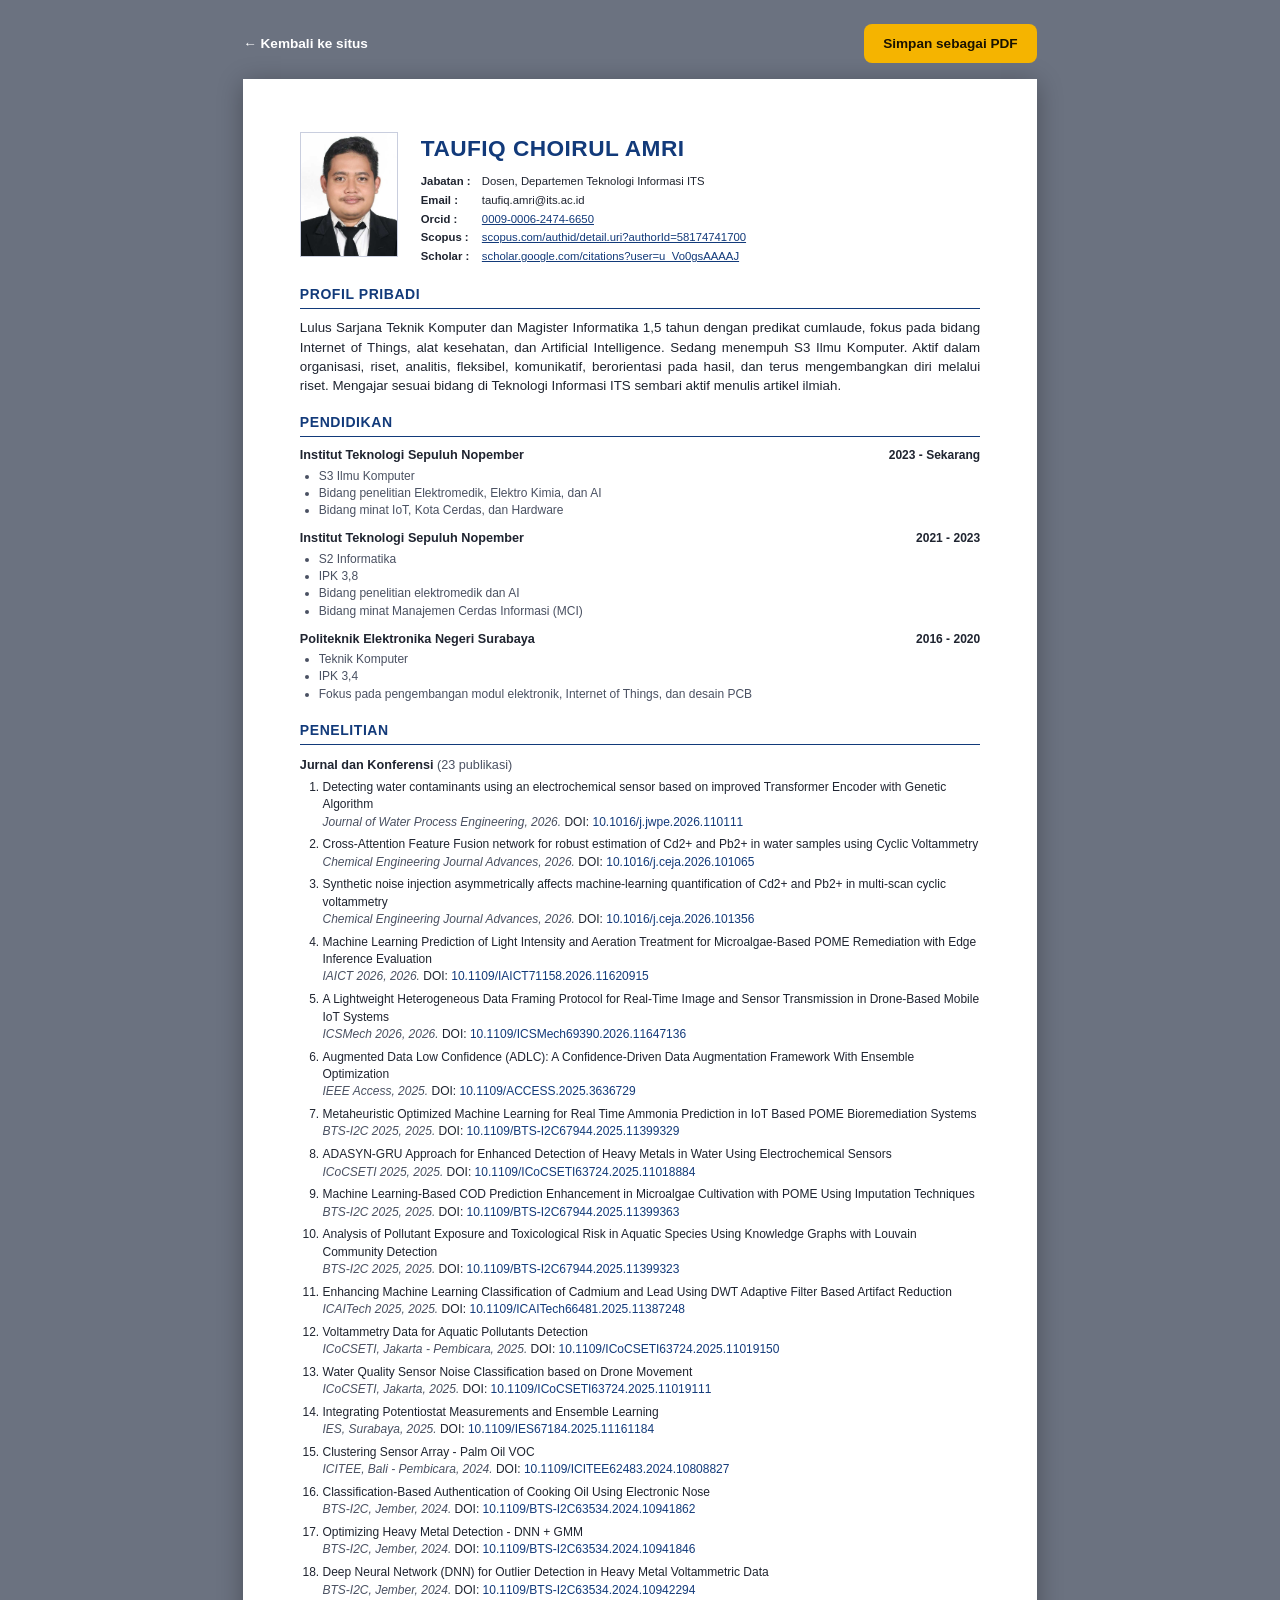
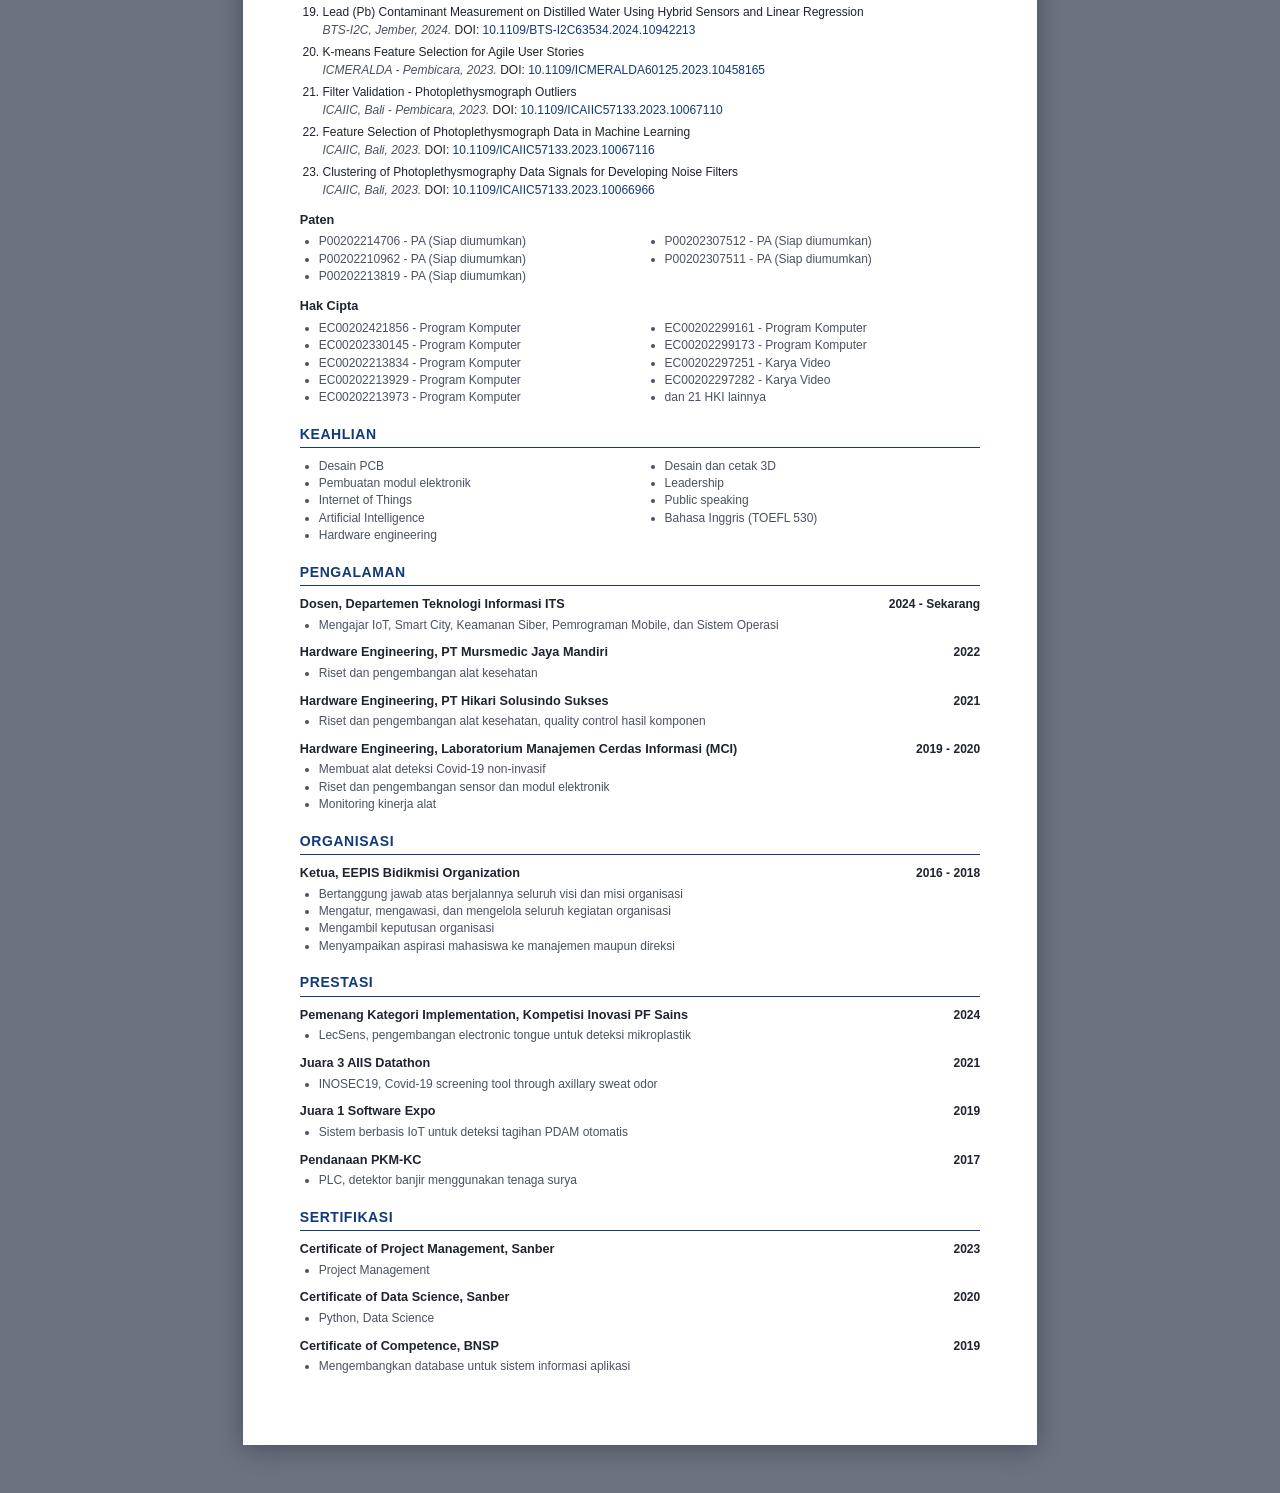
==== cv.html @ 3e8a4101 "Tambah halaman CV siap cetak dan tombol unduhnya Tata letaknya mengikuti desain CV Canva milik pengg" ====
<!DOCTYPE html>
<html lang="id">
<head>
<meta charset="UTF-8">
<meta name="viewport" content="width=device-width, initial-scale=1.0">
<title>CV - Taufiq Choirul Amri</title>
<link rel="icon" type="image/svg+xml" href="favicon.svg">
<link rel="stylesheet" href="cv.css">
</head>
<body>

<div class="toolbar">
  <a href="index.html" class="toolbar-back">&larr; Kembali ke situs</a>
  <button type="button" id="btn-print" class="toolbar-print">Simpan sebagai PDF</button>
</div>

<div class="sheet">

  <header class="cv-head">
    <img src="profil.jpg" alt="Foto Taufiq Choirul Amri" class="cv-photo">
    <div class="cv-head-text">
      <h1>Taufiq Choirul Amri</h1>
      <table class="cv-contact">
        <tr><th>Jabatan</th><td>Dosen, Departemen Teknologi Informasi ITS</td></tr>
        <tr><th>Email</th><td>taufiq.amri@its.ac.id</td></tr>
        <tr><th>Orcid</th><td><a href="https://orcid.org/0009-0006-2474-6650">0009-0006-2474-6650</a></td></tr>
        <tr><th>Scopus</th><td><a href="https://www.scopus.com/authid/detail.uri?authorId=58174741700">scopus.com/authid/detail.uri?authorId=58174741700</a></td></tr>
        <tr><th>Scholar</th><td><a href="https://scholar.google.com/citations?user=u_Vo0gsAAAAJ&hl=id&oi=ao">scholar.google.com/citations?user=u_Vo0gsAAAAJ</a></td></tr>
      </table>
    </div>
  </header>

  <section class="cv-section">
    <h2>Profil Pribadi</h2>
    <p class="cv-lead">Lulus Sarjana Teknik Komputer dan Magister Informatika 1,5 tahun dengan predikat cumlaude, fokus pada bidang Internet of Things, alat kesehatan, dan Artificial Intelligence. Sedang menempuh S3 Ilmu Komputer. Aktif dalam organisasi, riset, analitis, fleksibel, komunikatif, berorientasi pada hasil, dan terus mengembangkan diri melalui riset. Mengajar sesuai bidang di Teknologi Informasi ITS sembari aktif menulis artikel ilmiah.</p>
  </section>

  <section class="cv-section">
    <h2>Pendidikan</h2>

    <div class="cv-entry">
      <div class="cv-entry-head">
        <h3>Institut Teknologi Sepuluh Nopember</h3>
        <span class="cv-when">2023 - Sekarang</span>
      </div>
      <ul>
        <li>S3 Ilmu Komputer</li>
        <li>Bidang penelitian Elektromedik, Elektro Kimia, dan AI</li>
        <li>Bidang minat IoT, Kota Cerdas, dan Hardware</li>
      </ul>
    </div>

    <div class="cv-entry">
      <div class="cv-entry-head">
        <h3>Institut Teknologi Sepuluh Nopember</h3>
        <span class="cv-when">2021 - 2023</span>
      </div>
      <ul>
        <li>S2 Informatika</li>
        <li>IPK 3,8</li>
        <li>Bidang penelitian elektromedik dan AI</li>
        <li>Bidang minat Manajemen Cerdas Informasi (MCI)</li>
      </ul>
    </div>

    <div class="cv-entry">
      <div class="cv-entry-head">
        <h3>Politeknik Elektronika Negeri Surabaya</h3>
        <span class="cv-when">2016 - 2020</span>
      </div>
      <ul>
        <li>Teknik Komputer</li>
        <li>IPK 3,4</li>
        <li>Fokus pada pengembangan modul elektronik, Internet of Things, dan desain PCB</li>
      </ul>
    </div>
  </section>

  <section class="cv-section">
    <h2>Penelitian</h2>

    <h3 class="cv-subhead">Jurnal dan Konferensi <span class="cv-count" id="cv-pub-count"></span></h3>
    <ol class="cv-pub" id="cv-pub-list">
      <li class="cv-loading">Memuat data publikasi&hellip;</li>
    </ol>

    <h3 class="cv-subhead">Paten</h3>
    <ul class="cv-cols">
      <li>P00202214706 - PA (Siap diumumkan)</li>
      <li>P00202210962 - PA (Siap diumumkan)</li>
      <li>P00202213819 - PA (Siap diumumkan)</li>
      <li>P00202307512 - PA (Siap diumumkan)</li>
      <li>P00202307511 - PA (Siap diumumkan)</li>
    </ul>

    <h3 class="cv-subhead">Hak Cipta</h3>
    <ul class="cv-cols">
      <li>EC00202421856 - Program Komputer</li>
      <li>EC00202330145 - Program Komputer</li>
      <li>EC00202213834 - Program Komputer</li>
      <li>EC00202213929 - Program Komputer</li>
      <li>EC00202213973 - Program Komputer</li>
      <li>EC00202299161 - Program Komputer</li>
      <li>EC00202299173 - Program Komputer</li>
      <li>EC00202297251 - Karya Video</li>
      <li>EC00202297282 - Karya Video</li>
      <li>dan 21 HKI lainnya</li>
    </ul>
  </section>

  <section class="cv-section">
    <h2>Keahlian</h2>
    <ul class="cv-cols">
      <li>Desain PCB</li>
      <li>Pembuatan modul elektronik</li>
      <li>Internet of Things</li>
      <li>Artificial Intelligence</li>
      <li>Hardware engineering</li>
      <li>Desain dan cetak 3D</li>
      <li>Leadership</li>
      <li>Public speaking</li>
      <li>Bahasa Inggris (TOEFL 530)</li>
    </ul>
  </section>

  <section class="cv-section">
    <h2>Pengalaman</h2>

    <div class="cv-entry">
      <div class="cv-entry-head">
        <h3>Dosen, Departemen Teknologi Informasi ITS</h3>
        <span class="cv-when">2024 - Sekarang</span>
      </div>
      <ul>
        <li>Mengajar IoT, Smart City, Keamanan Siber, Pemrograman Mobile, dan Sistem Operasi</li>
      </ul>
    </div>

    <div class="cv-entry">
      <div class="cv-entry-head">
        <h3>Hardware Engineering, PT Mursmedic Jaya Mandiri</h3>
        <span class="cv-when">2022</span>
      </div>
      <ul>
        <li>Riset dan pengembangan alat kesehatan</li>
      </ul>
    </div>

    <div class="cv-entry">
      <div class="cv-entry-head">
        <h3>Hardware Engineering, PT Hikari Solusindo Sukses</h3>
        <span class="cv-when">2021</span>
      </div>
      <ul>
        <li>Riset dan pengembangan alat kesehatan, quality control hasil komponen</li>
      </ul>
    </div>

    <div class="cv-entry">
      <div class="cv-entry-head">
        <h3>Hardware Engineering, Laboratorium Manajemen Cerdas Informasi (MCI)</h3>
        <span class="cv-when">2019 - 2020</span>
      </div>
      <ul>
        <li>Membuat alat deteksi Covid-19 non-invasif</li>
        <li>Riset dan pengembangan sensor dan modul elektronik</li>
        <li>Monitoring kinerja alat</li>
      </ul>
    </div>
  </section>

  <section class="cv-section">
    <h2>Organisasi</h2>
    <div class="cv-entry">
      <div class="cv-entry-head">
        <h3>Ketua, EEPIS Bidikmisi Organization</h3>
        <span class="cv-when">2016 - 2018</span>
      </div>
      <ul>
        <li>Bertanggung jawab atas berjalannya seluruh visi dan misi organisasi</li>
        <li>Mengatur, mengawasi, dan mengelola seluruh kegiatan organisasi</li>
        <li>Mengambil keputusan organisasi</li>
        <li>Menyampaikan aspirasi mahasiswa ke manajemen maupun direksi</li>
      </ul>
    </div>
  </section>

  <section class="cv-section">
    <h2>Prestasi</h2>

    <div class="cv-entry">
      <div class="cv-entry-head">
        <h3>Pemenang Kategori Implementation, Kompetisi Inovasi PF Sains</h3>
        <span class="cv-when">2024</span>
      </div>
      <ul>
        <li>LecSens, pengembangan electronic tongue untuk deteksi mikroplastik</li>
      </ul>
    </div>

    <div class="cv-entry">
      <div class="cv-entry-head">
        <h3>Juara 3 AIIS Datathon</h3>
        <span class="cv-when">2021</span>
      </div>
      <ul>
        <li>INOSEC19, Covid-19 screening tool through axillary sweat odor</li>
      </ul>
    </div>

    <div class="cv-entry">
      <div class="cv-entry-head">
        <h3>Juara 1 Software Expo</h3>
        <span class="cv-when">2019</span>
      </div>
      <ul>
        <li>Sistem berbasis IoT untuk deteksi tagihan PDAM otomatis</li>
      </ul>
    </div>

    <div class="cv-entry">
      <div class="cv-entry-head">
        <h3>Pendanaan PKM-KC</h3>
        <span class="cv-when">2017</span>
      </div>
      <ul>
        <li>PLC, detektor banjir menggunakan tenaga surya</li>
      </ul>
    </div>
  </section>

  <section class="cv-section">
    <h2>Sertifikasi</h2>
    <div class="cv-entry">
      <div class="cv-entry-head">
        <h3>Certificate of Project Management, Sanber</h3>
        <span class="cv-when">2023</span>
      </div>
      <ul><li>Project Management</li></ul>
    </div>
    <div class="cv-entry">
      <div class="cv-entry-head">
        <h3>Certificate of Data Science, Sanber</h3>
        <span class="cv-when">2020</span>
      </div>
      <ul><li>Python, Data Science</li></ul>
    </div>
    <div class="cv-entry">
      <div class="cv-entry-head">
        <h3>Certificate of Competence, BNSP</h3>
        <span class="cv-when">2019</span>
      </div>
      <ul><li>Mengembangkan database untuk sistem informasi aplikasi</li></ul>
    </div>
  </section>

</div>

<script src="csv.js"></script>
<script src="sheets-config.js"></script>
<script src="cv-loader.js"></script>

</body>
</html>
---- cv.css ----
:root {
  --cv-navy: #123a7a;
  --cv-text: #1f2430;
  --cv-dim: #4a5162;
  --cv-rule: #123a7a;
}

* { box-sizing: border-box; margin: 0; padding: 0; }

body {
  background: #6b7280;
  color: var(--cv-text);
  font-family: Arial, Helvetica, "Segoe UI", sans-serif;
  font-size: 10pt;
  line-height: 1.45;
  padding: 1.5rem 1rem 3rem;
}

.toolbar {
  max-width: 210mm;
  margin: 0 auto 1rem;
  display: flex;
  justify-content: space-between;
  align-items: center;
  gap: 1rem;
}

.toolbar-back {
  color: #fff;
  text-decoration: none;
  font-size: 0.85rem;
  font-weight: 600;
}

.toolbar-back:hover { text-decoration: underline; }

.toolbar-print {
  background: #f5b400;
  color: #1a1200;
  border: none;
  border-radius: 8px;
  padding: 0.6rem 1.2rem;
  font: inherit;
  font-size: 0.85rem;
  font-weight: 700;
  cursor: pointer;
}

.toolbar-print:hover { filter: brightness(1.08); }

.sheet {
  width: 210mm;
  min-height: 297mm;
  margin: 0 auto;
  background: #fff;
  padding: 14mm 15mm;
  box-shadow: 0 4px 24px rgba(0,0,0,0.3);
}

.cv-head {
  display: flex;
  gap: 6mm;
  align-items: flex-start;
  margin-bottom: 5mm;
}

.cv-photo {
  width: 26mm;
  height: 33mm;
  object-fit: cover;
  flex-shrink: 0;
  border: 1px solid #c9cede;
}

.cv-head-text { flex: 1; min-width: 0; }

.cv-head h1 {
  color: var(--cv-navy);
  font-size: 17pt;
  font-weight: 700;
  text-transform: uppercase;
  letter-spacing: 0.02em;
  margin-bottom: 2mm;
}

.cv-contact { border-collapse: collapse; font-size: 8.5pt; }

.cv-contact th {
  text-align: left;
  font-weight: 700;
  padding: 0.3mm 0;
  vertical-align: top;
  white-space: nowrap;
}

.cv-contact th::after { content: " :"; }

.cv-contact td {
  padding: 0.3mm 0 0.3mm 3mm;
  vertical-align: top;
  word-break: break-word;
}

.cv-contact a { color: var(--cv-navy); }

.cv-section { margin-bottom: 4.5mm; }

.cv-section > h2 {
  color: var(--cv-navy);
  font-size: 10.5pt;
  font-weight: 700;
  text-transform: uppercase;
  letter-spacing: 0.04em;
  border-bottom: 1pt solid var(--cv-rule);
  padding-bottom: 0.8mm;
  margin-bottom: 2.5mm;
}

.cv-lead { text-align: justify; }

.cv-entry { margin-bottom: 2.5mm; break-inside: avoid; }

.cv-entry:last-child { margin-bottom: 0; }

.cv-entry-head {
  display: flex;
  justify-content: space-between;
  align-items: baseline;
  gap: 4mm;
}

.cv-entry-head h3 { font-size: 9.5pt; font-weight: 700; }

.cv-when { font-size: 9pt; font-weight: 700; white-space: nowrap; }

.cv-entry ul, .cv-cols { margin: 0.8mm 0 0; padding-left: 5mm; }

.cv-entry li, .cv-cols li { font-size: 9pt; color: var(--cv-dim); }

.cv-cols { columns: 2; column-gap: 8mm; break-inside: avoid; }

.cv-subhead {
  font-size: 9.5pt;
  font-weight: 700;
  margin: 3mm 0 1.2mm;
}

.cv-count { font-weight: 400; color: var(--cv-dim); }

.cv-pub { padding-left: 6mm; }

.cv-pub li {
  font-size: 9pt;
  margin-bottom: 1.4mm;
  break-inside: avoid;
}

.cv-pub-title { display: block; }

.cv-pub-venue { color: var(--cv-dim); font-style: italic; }

.cv-pub a { color: var(--cv-navy); text-decoration: none; }

.cv-loading { color: var(--cv-dim); font-style: italic; }

@media (max-width: 230mm) {
  body { padding: 1rem 0.5rem 2rem; }
  .toolbar { max-width: 100%; }
  .sheet { width: 100%; min-height: 0; padding: 8mm; }
  .cv-cols { columns: 1; }
}

@page {
  size: A4;
  margin: 12mm 14mm;
}

@media print {
  body { background: #fff; padding: 0; font-size: 9.5pt; }
  .toolbar { display: none; }
  .sheet {
    width: auto;
    min-height: 0;
    margin: 0;
    padding: 0;
    box-shadow: none;
  }
  .cv-section { break-inside: auto; }
  .cv-section > h2 { break-after: avoid; }
  .cv-subhead { break-after: avoid; }
  a { text-decoration: none; color: var(--cv-navy); }
}
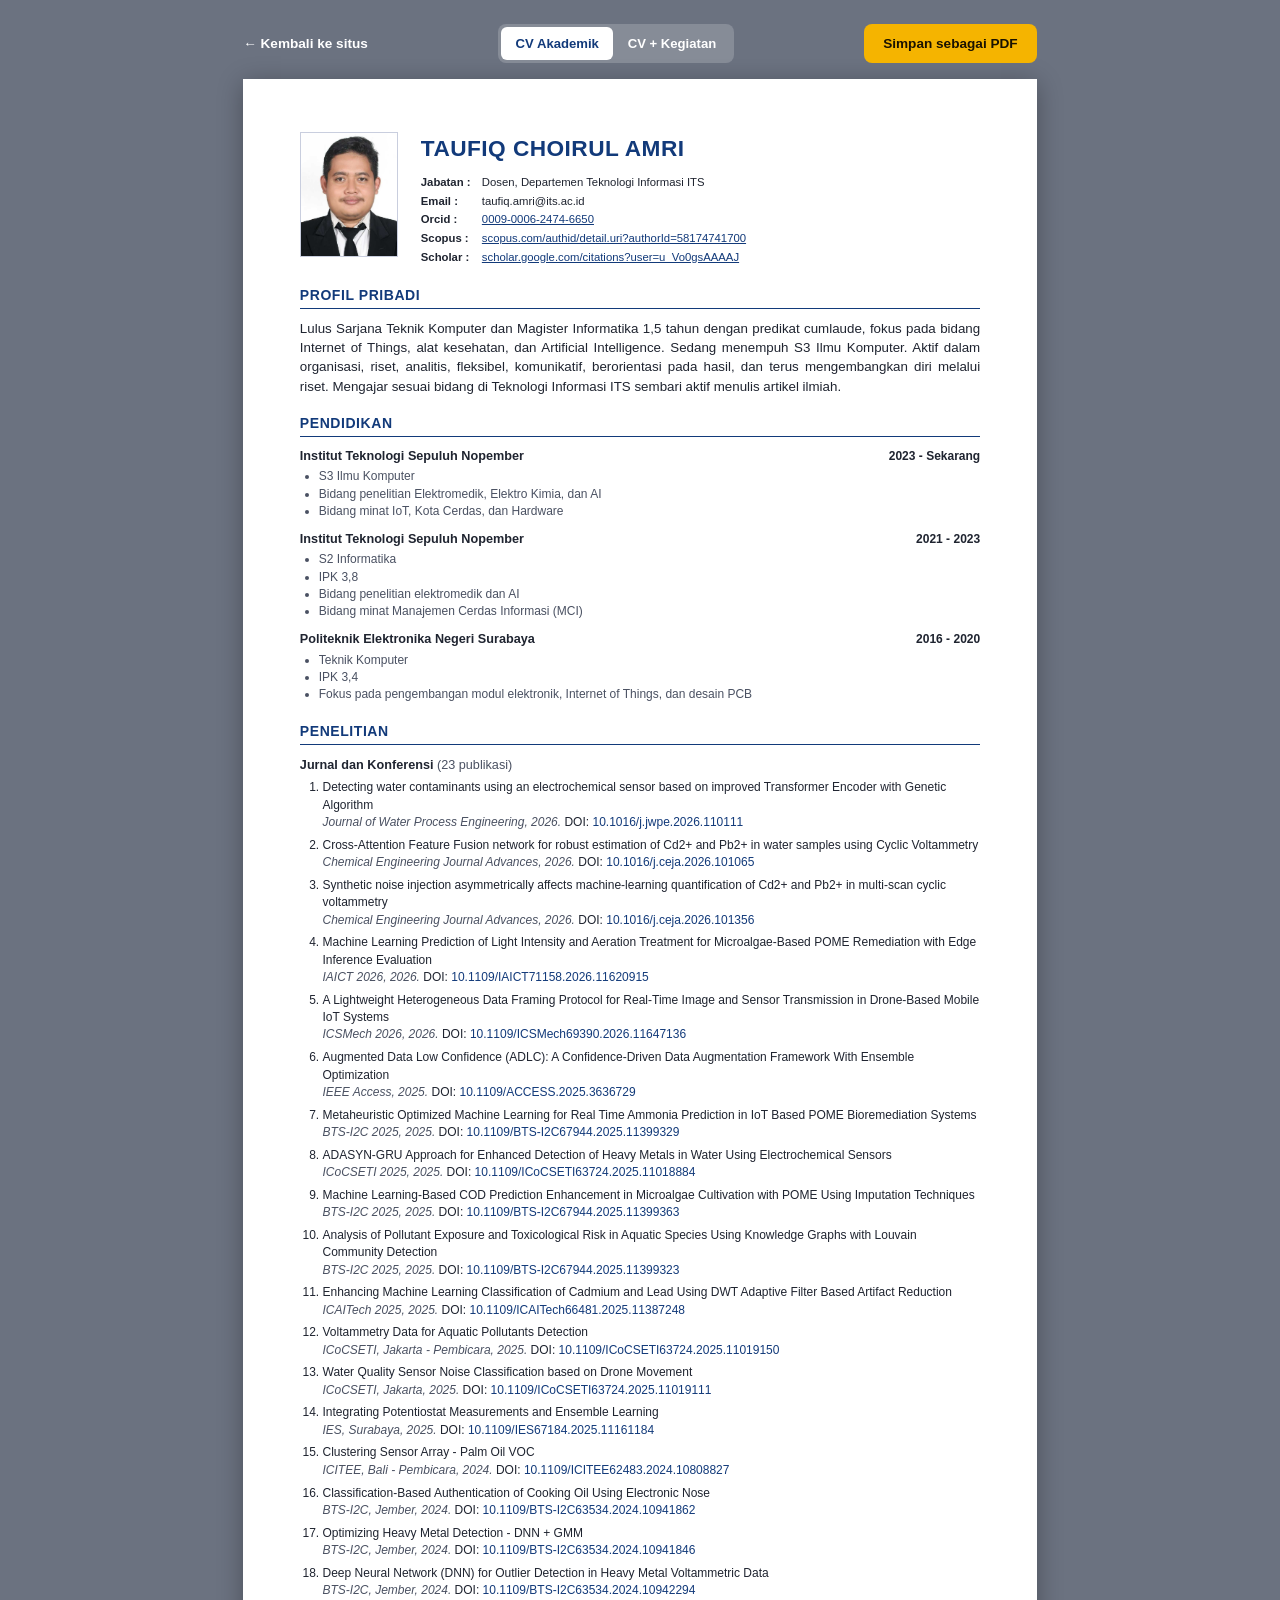
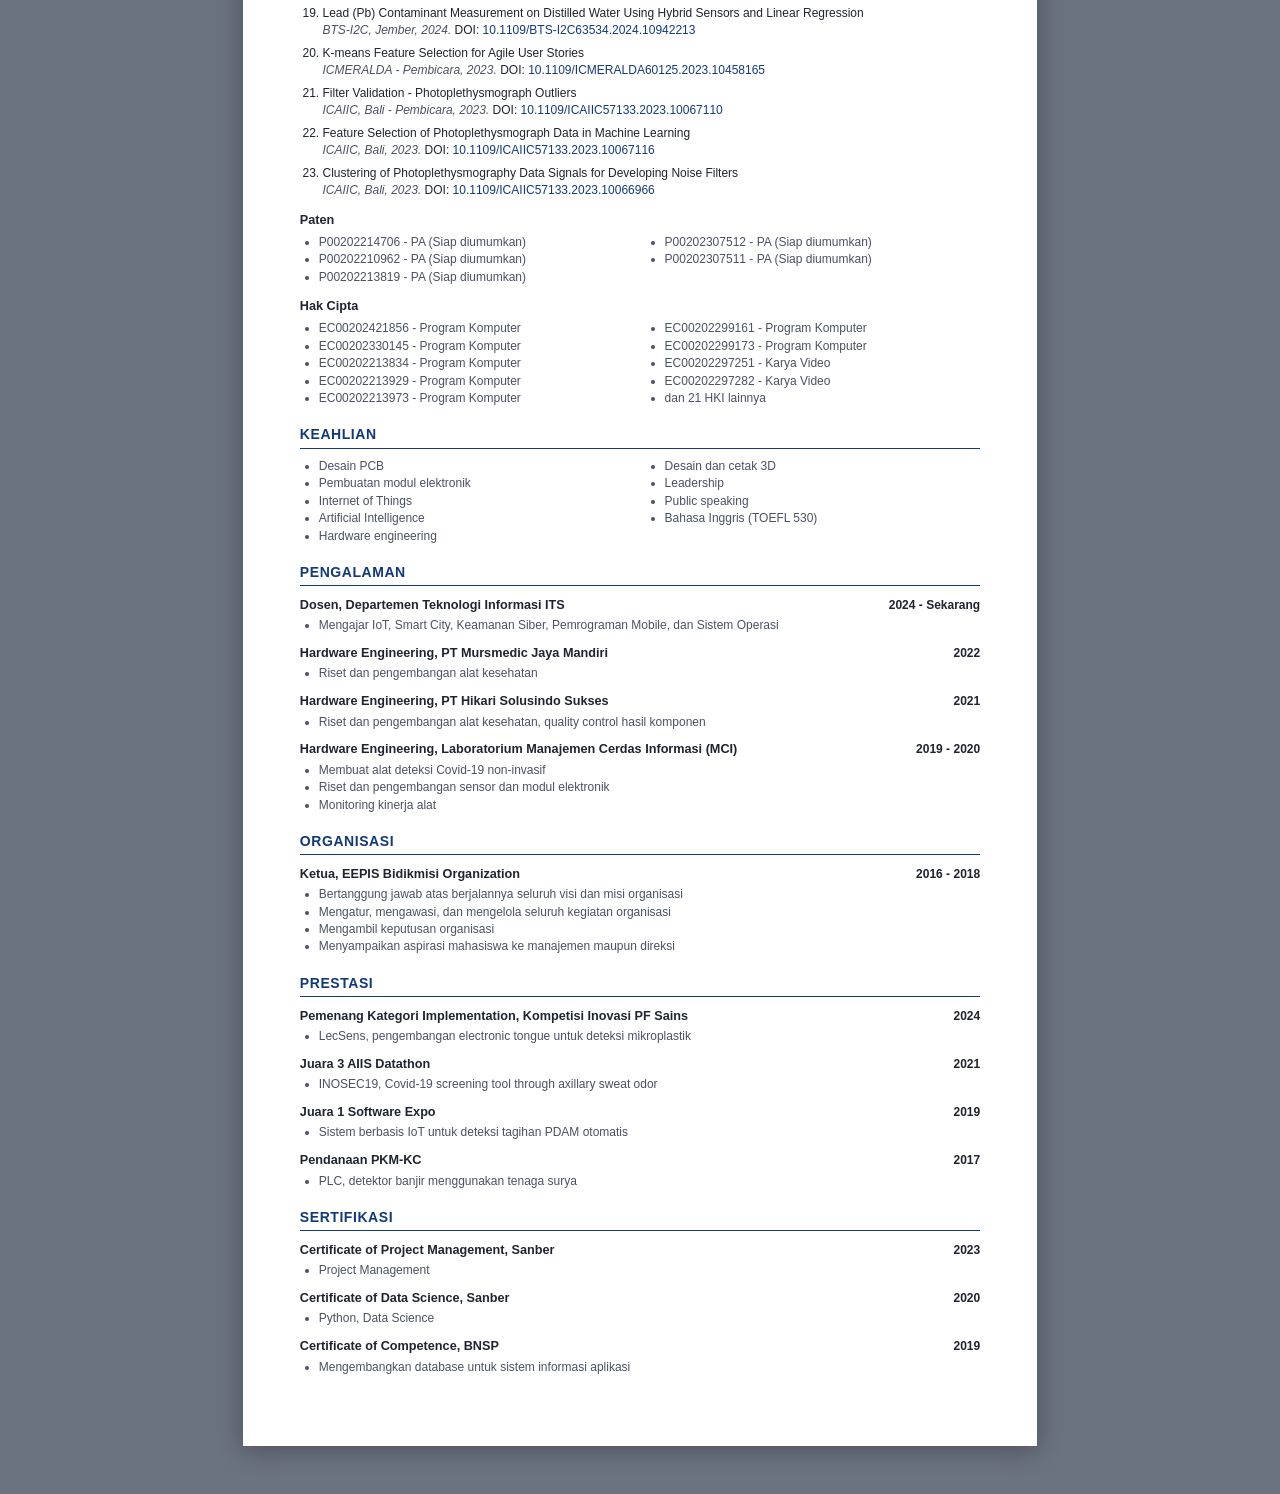
==== commit b3b4893b: "Tambah dua versi CV: akademik dan versi dengan kegiatan Versi kegiatan menambahkan seksi Kegiatan ya" ====
--- a/cv.html
+++ b/cv.html
@@ -11,6 +11,12 @@
 
 <div class="toolbar">
   <a href="index.html" class="toolbar-back">&larr; Kembali ke situs</a>
+
+  <div class="toolbar-variants" role="group" aria-label="Pilih versi CV">
+    <button type="button" class="toolbar-variant" data-versi="akademik">CV Akademik</button>
+    <button type="button" class="toolbar-variant" data-versi="kegiatan">CV + Kegiatan</button>
+  </div>
+
   <button type="button" id="btn-print" class="toolbar-print">Simpan sebagai PDF</button>
 </div>
 
@@ -254,6 +260,14 @@
     </div>
   </section>
 
+  <section class="cv-section cv-only-kegiatan" id="cv-kegiatan">
+    <h2>Kegiatan</h2>
+
+    <div id="cv-kegiatan-list">
+      <p class="cv-loading">Memuat data kegiatan&hellip;</p>
+    </div>
+  </section>
+
 </div>
 
 <script src="csv.js"></script>
--- a/cv.css
+++ b/cv.css
@@ -33,6 +33,37 @@
 }
 
 .toolbar-back:hover { text-decoration: underline; }
+
+.toolbar-variants {
+  display: flex;
+  gap: 0;
+  background: rgba(255,255,255,0.18);
+  border-radius: 8px;
+  padding: 3px;
+}
+
+.toolbar-variant {
+  background: none;
+  border: none;
+  border-radius: 6px;
+  padding: 0.45rem 0.9rem;
+  font: inherit;
+  font-size: 0.82rem;
+  font-weight: 600;
+  color: #fff;
+  cursor: pointer;
+}
+
+.toolbar-variant[aria-pressed="true"] {
+  background: #fff;
+  color: #123a7a;
+}
+
+body:not(.versi-kegiatan) .cv-only-kegiatan { display: none; }
+
+.cv-source { list-style: none; margin-left: -5mm; font-size: 8pt; }
+
+.cv-source a { color: var(--cv-navy); }
 
 .toolbar-print {
   background: #f5b400;
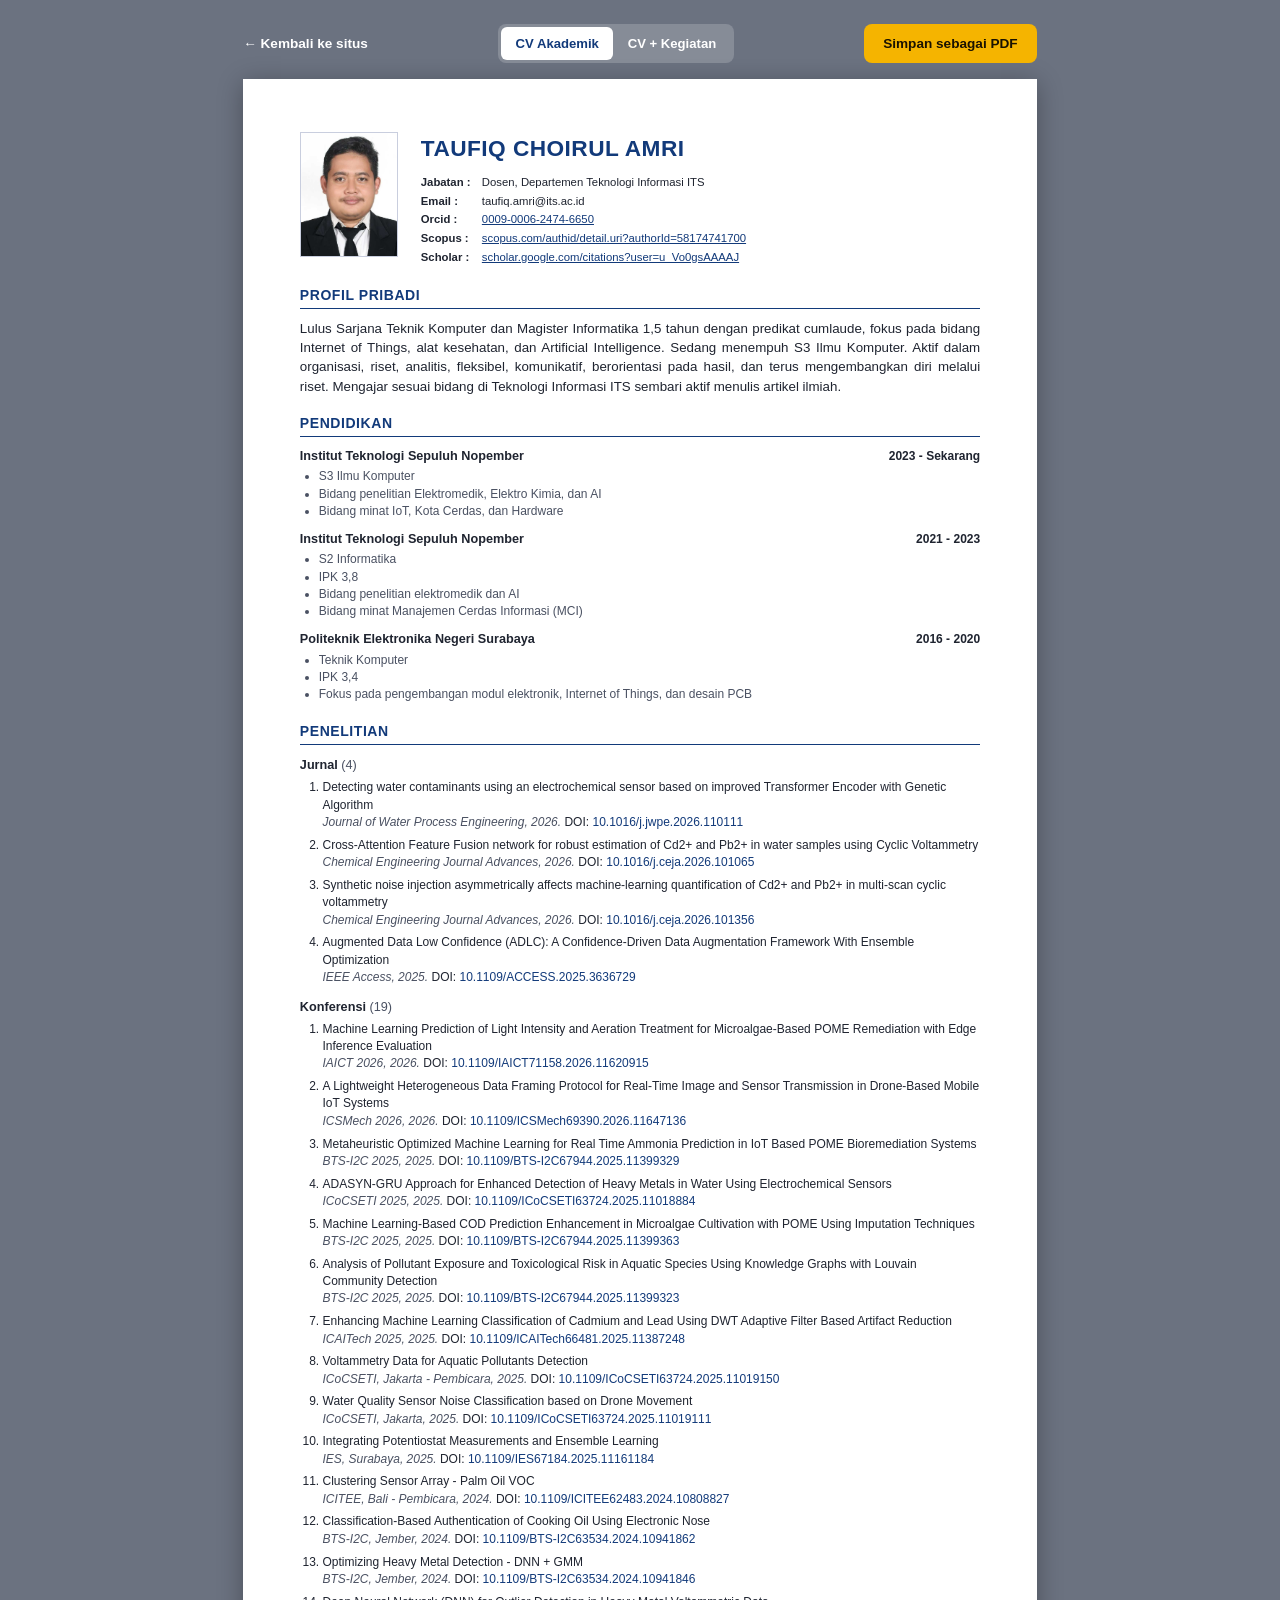
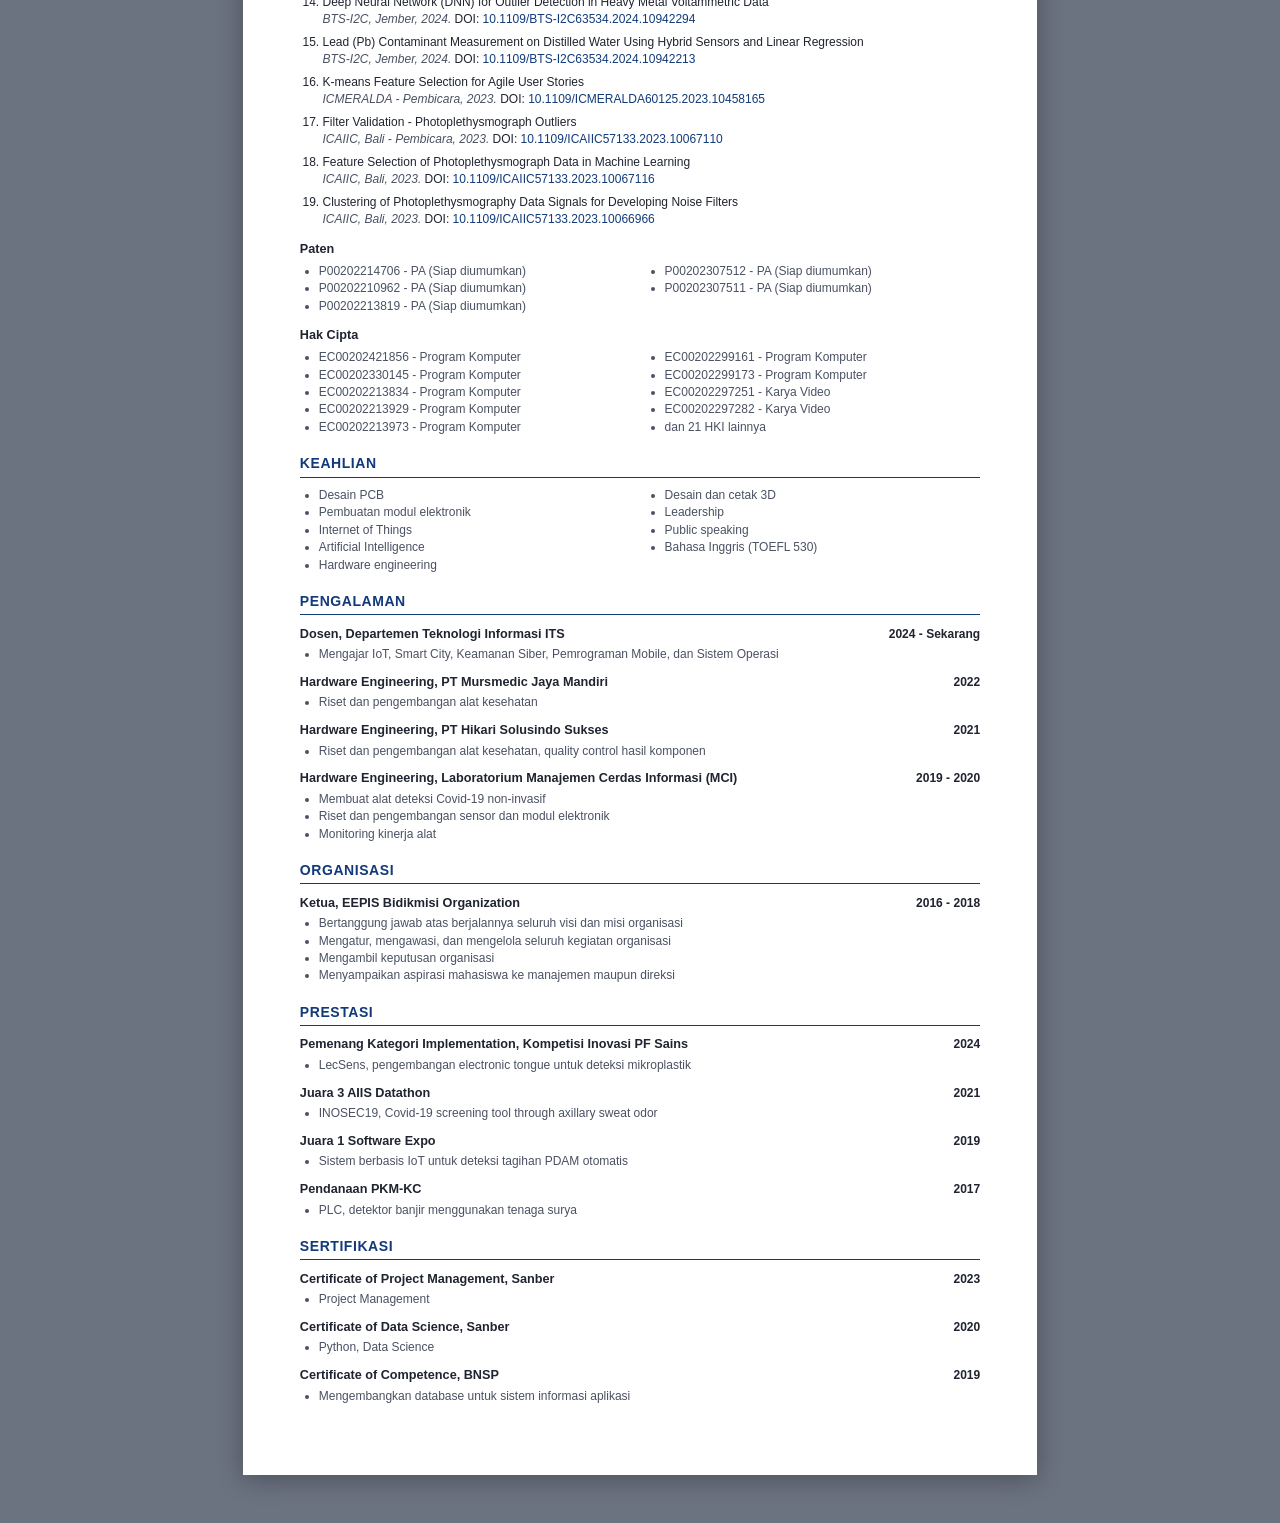
==== commit deee9777: "Kelompokkan publikasi di CV menjadi jurnal dan konferensi Menyamakan penyajiannya dengan halaman uta" ====
--- a/cv.html
+++ b/cv.html
@@ -85,10 +85,9 @@
   <section class="cv-section">
     <h2>Penelitian</h2>
 
-    <h3 class="cv-subhead">Jurnal dan Konferensi <span class="cv-count" id="cv-pub-count"></span></h3>
-    <ol class="cv-pub" id="cv-pub-list">
-      <li class="cv-loading">Memuat data publikasi&hellip;</li>
-    </ol>
+    <div id="cv-pub-groups">
+      <p class="cv-loading">Memuat data publikasi&hellip;</p>
+    </div>
 
     <h3 class="cv-subhead">Paten</h3>
     <ul class="cv-cols">
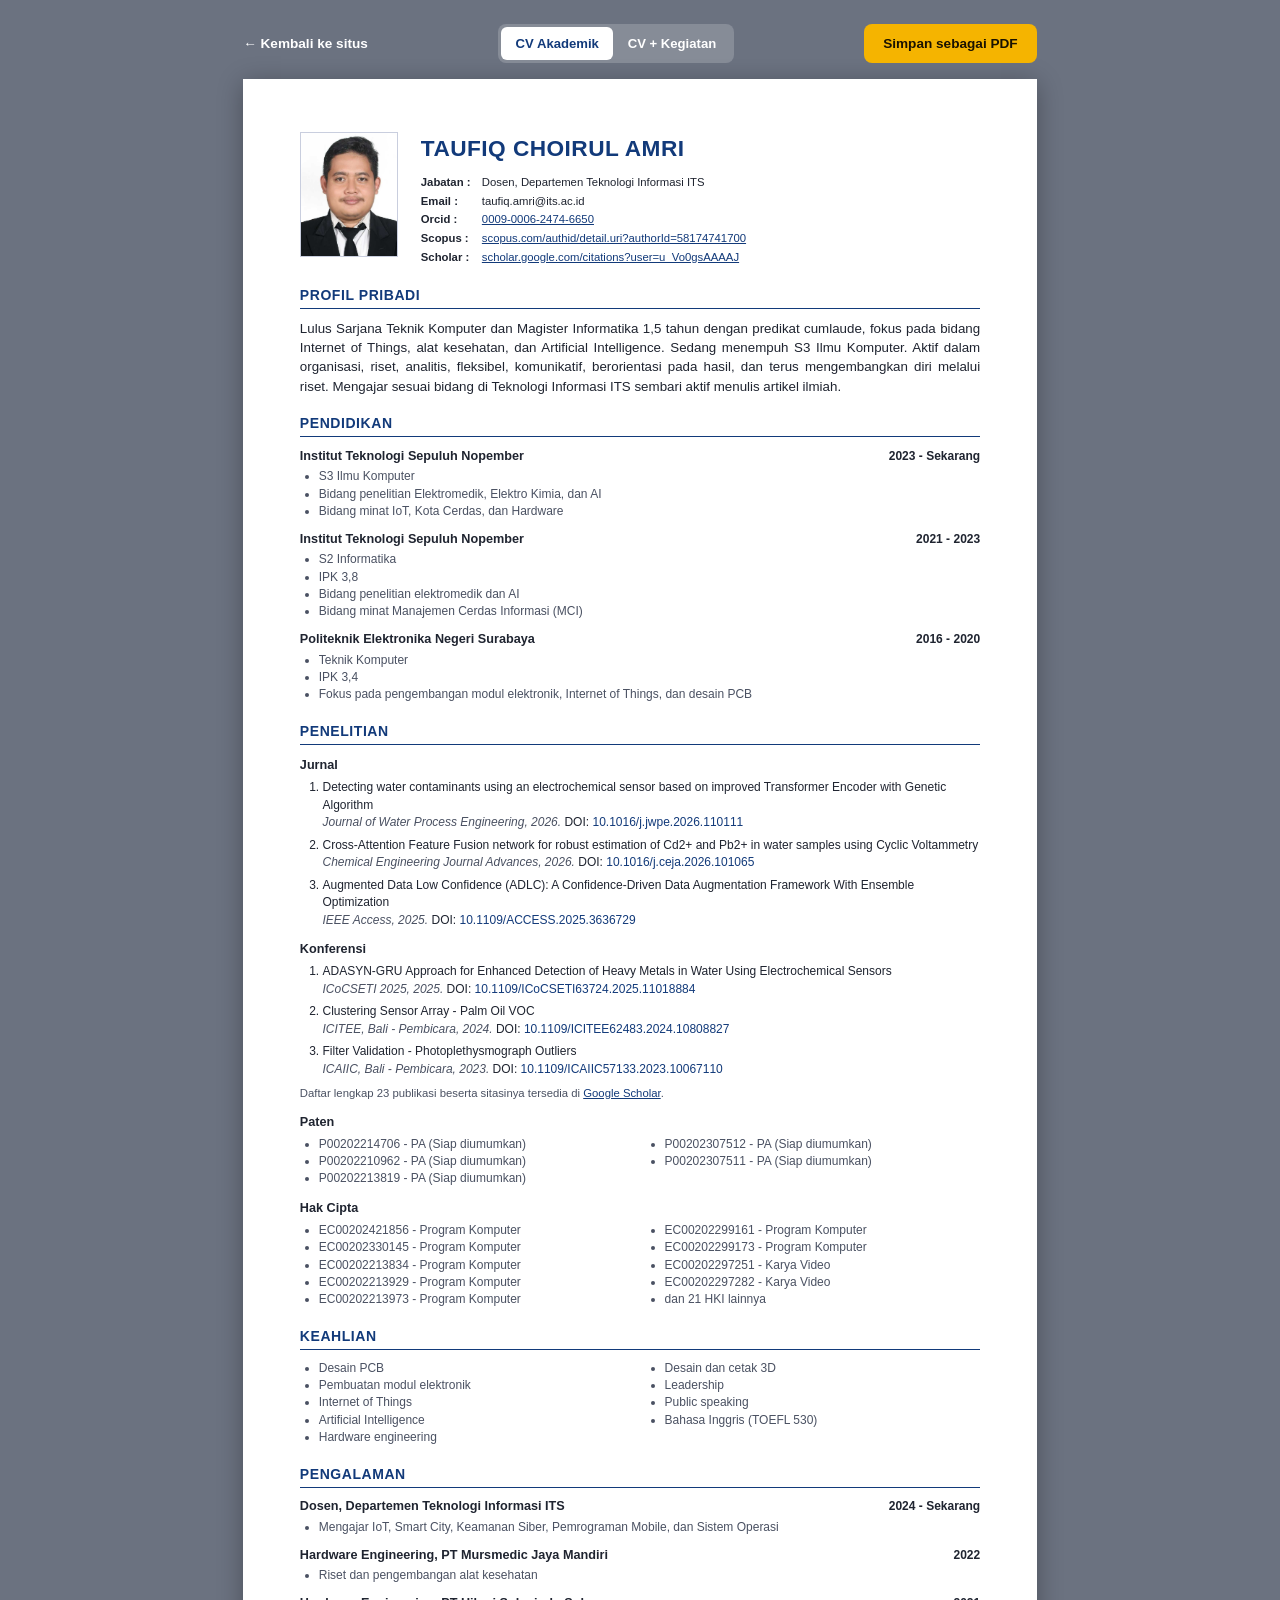
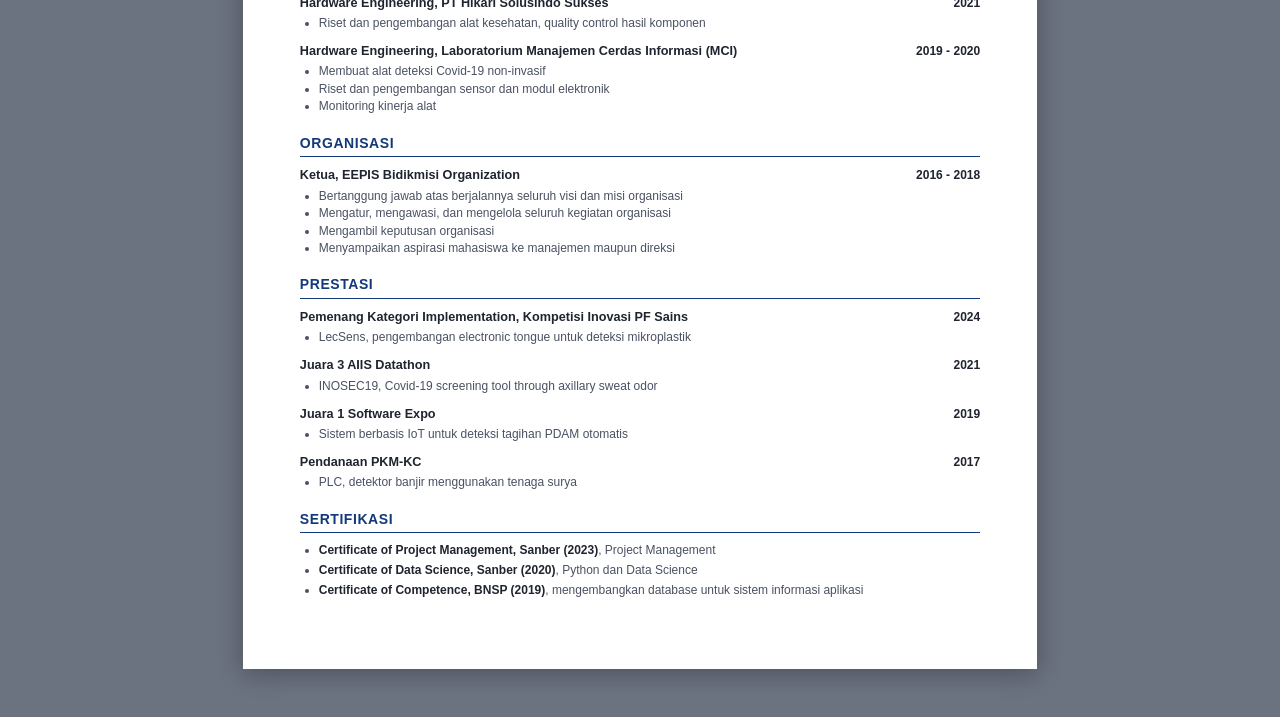
==== commit 31430bfe: "Ringkas daftar publikasi di CV jadi enam sorotan CV kini menampilkan tiga jurnal dan tiga konferensi" ====
--- a/cv.html
+++ b/cv.html
@@ -236,27 +236,11 @@
 
   <section class="cv-section">
     <h2>Sertifikasi</h2>
-    <div class="cv-entry">
-      <div class="cv-entry-head">
-        <h3>Certificate of Project Management, Sanber</h3>
-        <span class="cv-when">2023</span>
-      </div>
-      <ul><li>Project Management</li></ul>
-    </div>
-    <div class="cv-entry">
-      <div class="cv-entry-head">
-        <h3>Certificate of Data Science, Sanber</h3>
-        <span class="cv-when">2020</span>
-      </div>
-      <ul><li>Python, Data Science</li></ul>
-    </div>
-    <div class="cv-entry">
-      <div class="cv-entry-head">
-        <h3>Certificate of Competence, BNSP</h3>
-        <span class="cv-when">2019</span>
-      </div>
-      <ul><li>Mengembangkan database untuk sistem informasi aplikasi</li></ul>
-    </div>
+    <ul class="cv-flat">
+      <li><strong>Certificate of Project Management, Sanber (2023)</strong>, Project Management</li>
+      <li><strong>Certificate of Data Science, Sanber (2020)</strong>, Python dan Data Science</li>
+      <li><strong>Certificate of Competence, BNSP (2019)</strong>, mengembangkan database untuk sistem informasi aplikasi</li>
+    </ul>
   </section>
 
   <section class="cv-section cv-only-kegiatan" id="cv-kegiatan">
--- a/cv.css
+++ b/cv.css
@@ -170,6 +170,10 @@
 
 .cv-cols { columns: 2; column-gap: 8mm; break-inside: avoid; }
 
+.cv-flat { margin: 0; padding-left: 5mm; }
+.cv-flat li { font-size: 9pt; color: var(--cv-dim); margin-bottom: 0.6mm; }
+.cv-flat strong { color: var(--cv-text); }
+
 .cv-subhead {
   font-size: 9.5pt;
   font-weight: 700;
@@ -193,6 +197,14 @@
 .cv-pub a { color: var(--cv-navy); text-decoration: none; }
 
 .cv-loading { color: var(--cv-dim); font-style: italic; }
+
+.cv-note {
+  font-size: 8.5pt;
+  color: var(--cv-dim);
+  margin-top: 1.8mm;
+}
+
+.cv-note a { color: var(--cv-navy); }
 
 @media (max-width: 230mm) {
   body { padding: 1rem 0.5rem 2rem; }
@@ -203,11 +215,11 @@
 
 @page {
   size: A4;
-  margin: 12mm 14mm;
+  margin: 10mm 13mm;
 }
 
 @media print {
-  body { background: #fff; padding: 0; font-size: 9.5pt; }
+  body { background: #fff; padding: 0; font-size: 9pt; line-height: 1.35; }
   .toolbar { display: none; }
   .sheet {
     width: auto;
@@ -216,8 +228,9 @@
     padding: 0;
     box-shadow: none;
   }
-  .cv-section { break-inside: auto; }
-  .cv-section > h2 { break-after: avoid; }
-  .cv-subhead { break-after: avoid; }
+  .cv-section { break-inside: auto; margin-bottom: 2.8mm; }
+  .cv-section > h2 { break-after: avoid; margin-bottom: 2mm; }
+  .cv-subhead { break-after: avoid; margin: 2mm 0 0.9mm; }
+  .cv-entry { margin-bottom: 1.5mm; }
   a { text-decoration: none; color: var(--cv-navy); }
 }
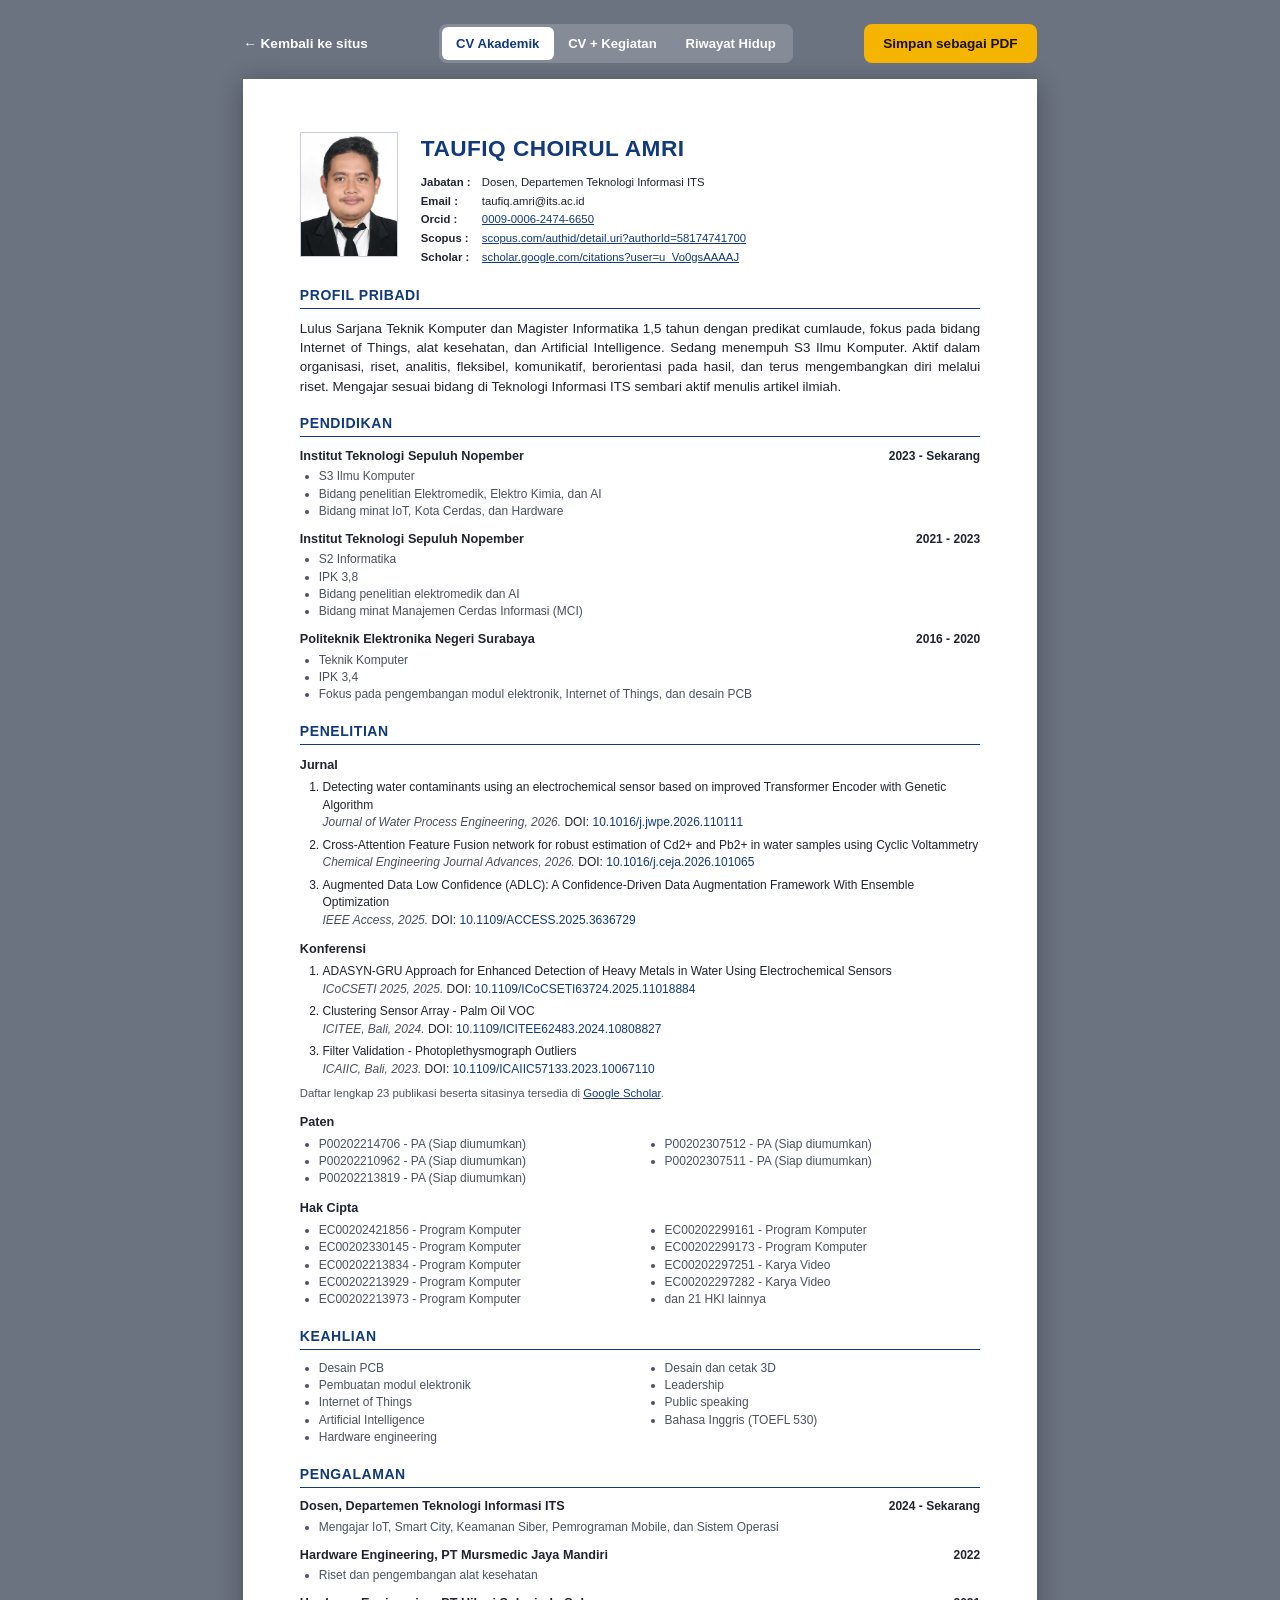
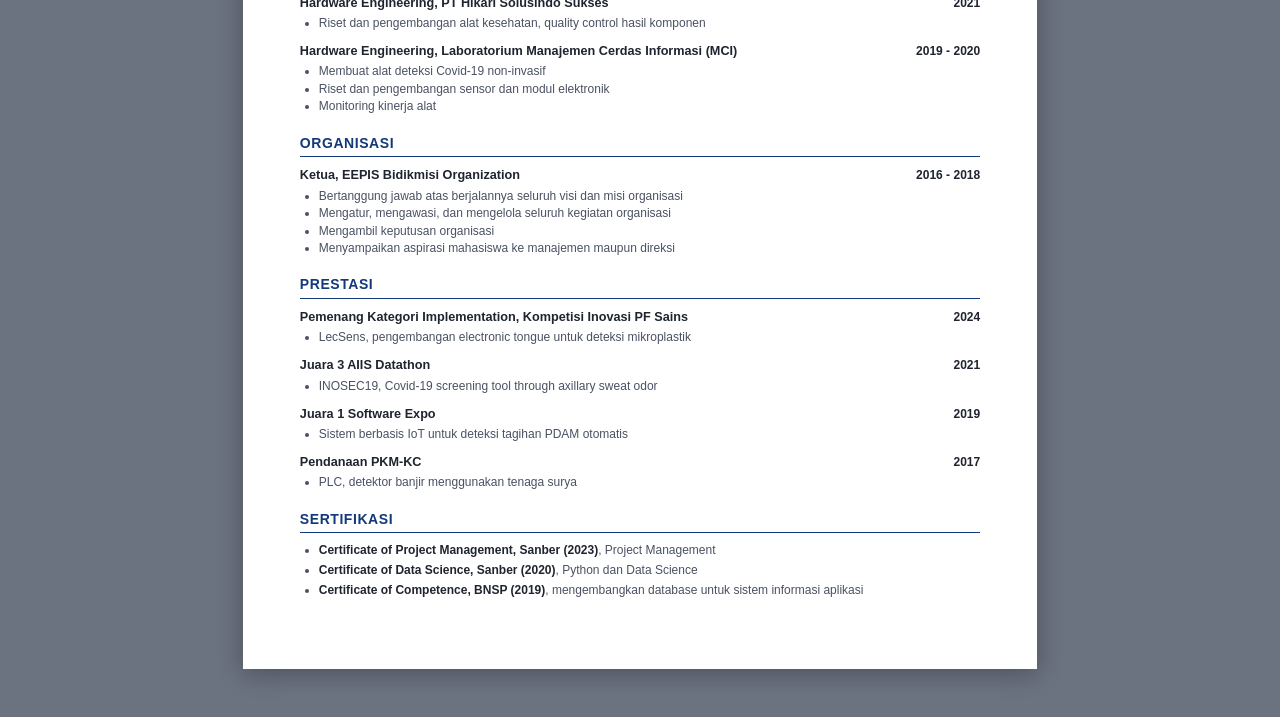
==== commit 9791c31d: "Tambah versi ketiga unduhan: Daftar Riwayat Hidup Mengikuti format resmi berbasis tabel yang dipakai" ====
--- a/cv.html
+++ b/cv.html
@@ -15,6 +15,7 @@
   <div class="toolbar-variants" role="group" aria-label="Pilih versi CV">
     <button type="button" class="toolbar-variant" data-versi="akademik">CV Akademik</button>
     <button type="button" class="toolbar-variant" data-versi="kegiatan">CV + Kegiatan</button>
+    <a href="riwayat-hidup.html" class="toolbar-variant">Riwayat Hidup</a>
   </div>
 
   <button type="button" id="btn-print" class="toolbar-print">Simpan sebagai PDF</button>
--- a/cv.css
+++ b/cv.css
@@ -43,6 +43,7 @@
 }
 
 .toolbar-variant {
+  display: inline-block;
   background: none;
   border: none;
   border-radius: 6px;
@@ -51,6 +52,8 @@
   font-size: 0.82rem;
   font-weight: 600;
   color: #fff;
+  text-decoration: none;
+  white-space: nowrap;
   cursor: pointer;
 }
 
@@ -212,6 +215,86 @@
   .sheet { width: 100%; min-height: 0; padding: 8mm; }
   .cv-cols { columns: 1; }
 }
+
+.rh-title {
+  text-align: center;
+  color: var(--cv-navy);
+  font-size: 14pt;
+  font-weight: 700;
+  text-transform: uppercase;
+  letter-spacing: 0.03em;
+  margin-bottom: 6mm;
+}
+
+.rh-section { margin-bottom: 5mm; }
+
+.rh-section > h2 {
+  color: var(--cv-navy);
+  font-size: 10.5pt;
+  font-weight: 700;
+  text-transform: uppercase;
+  letter-spacing: 0.04em;
+  margin-bottom: 2mm;
+}
+
+.rh-identitas { border-collapse: collapse; font-size: 9pt; }
+
+.rh-identitas th {
+  text-align: left;
+  font-weight: 400;
+  padding: 0.6mm 0;
+  vertical-align: top;
+  white-space: nowrap;
+  width: 42mm;
+}
+
+.rh-identitas th::after { content: " :"; }
+
+.rh-identitas td { padding: 0.6mm 0 0.6mm 3mm; vertical-align: top; }
+
+.rh-table {
+  width: 100%;
+  border-collapse: collapse;
+  font-size: 8.5pt;
+  table-layout: fixed;
+}
+
+.rh-table th, .rh-table td {
+  border: 0.5pt solid #7d8598;
+  padding: 1.2mm 1.6mm;
+  vertical-align: top;
+  text-align: left;
+  word-wrap: break-word;
+}
+
+.rh-table thead th {
+  background: #eef1f7;
+  font-weight: 700;
+  color: var(--cv-text);
+}
+
+.rh-table tbody tr { break-inside: avoid; }
+
+.rh-catatan {
+  font-size: 8pt;
+  color: var(--cv-dim);
+  font-style: italic;
+  margin-top: 1.5mm;
+}
+
+.rh-sign { margin-top: 6mm; break-inside: avoid; }
+
+.rh-pernyataan { font-size: 9pt; margin-bottom: 5mm; }
+
+.rh-sign-block {
+  width: 70mm;
+  margin-left: auto;
+  font-size: 9pt;
+}
+
+.rh-sign-space { height: 18mm; }
+
+.rh-sign-name { font-weight: 700; }
 
 @page {
   size: A4;
